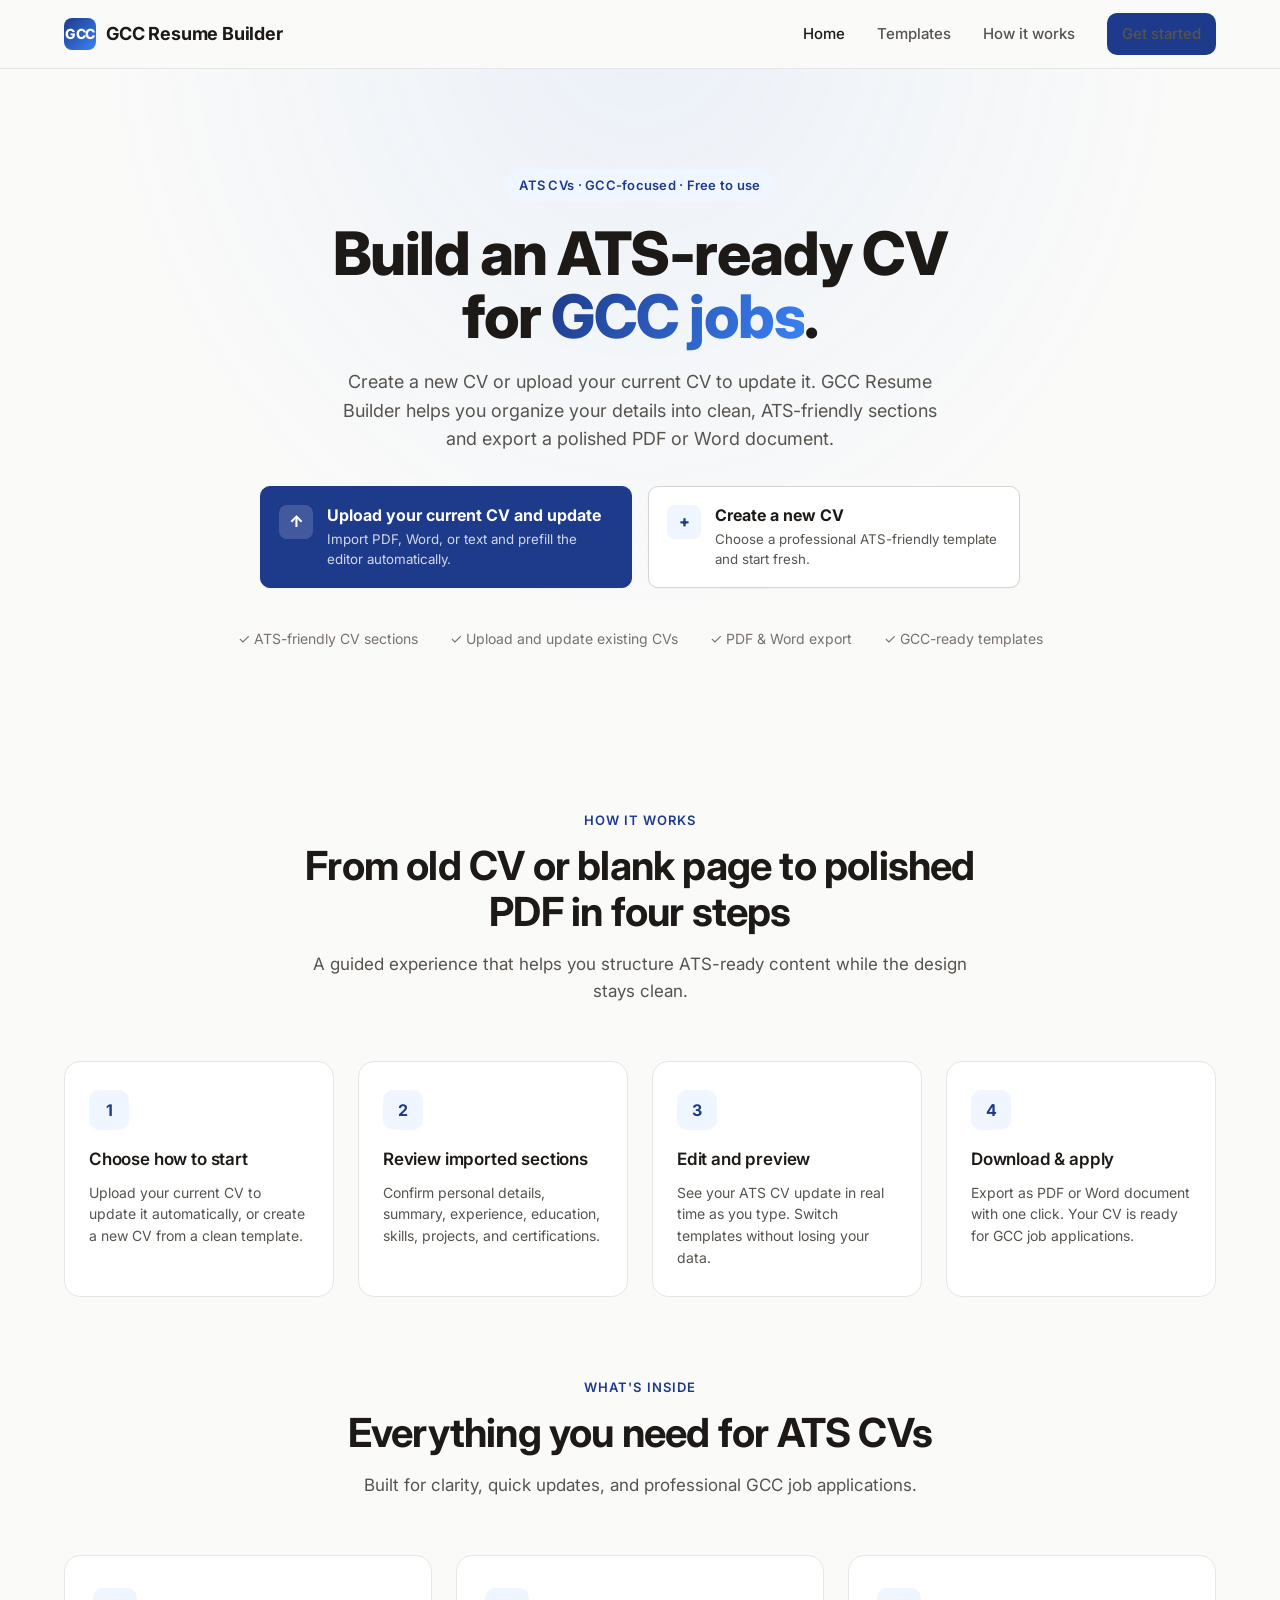
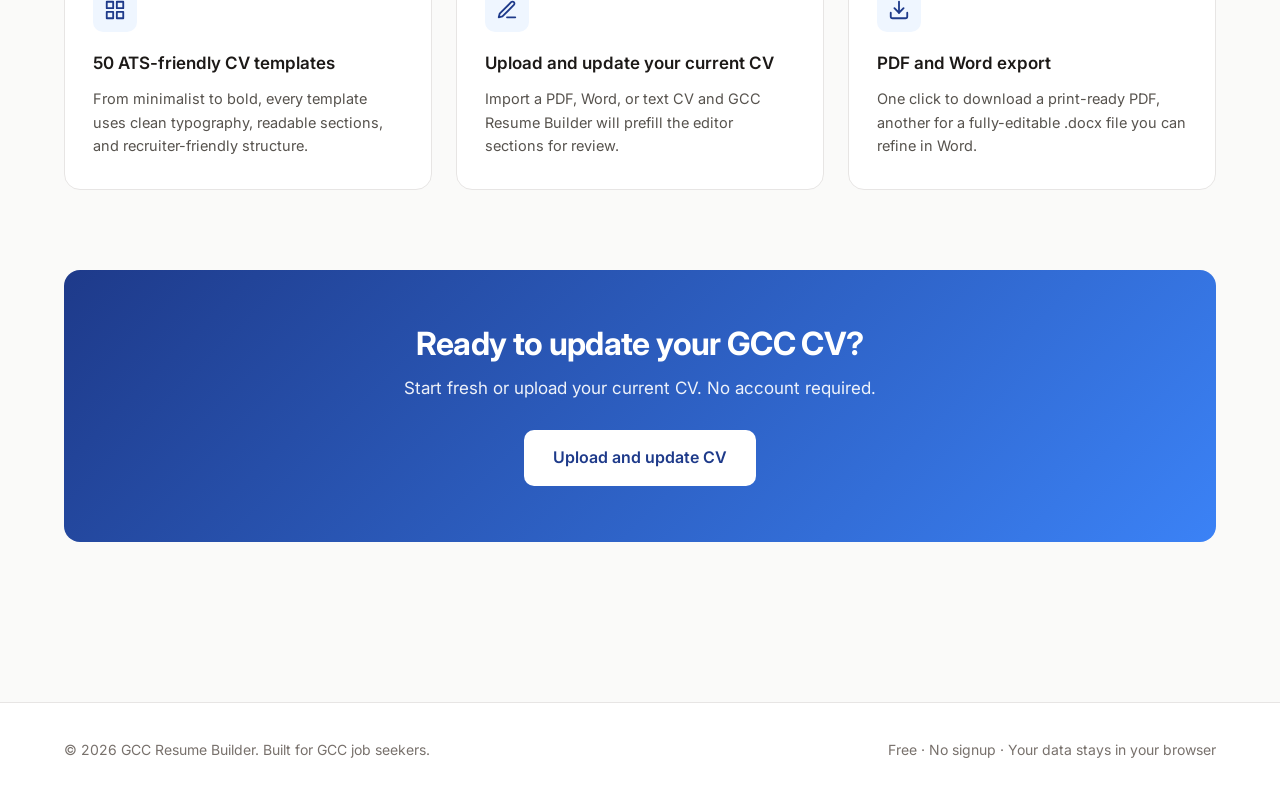
==== index.html @ d8b65fe1 "Initial GCC Resume Builder website" ====
<!DOCTYPE html>
<html lang="en">
<head>
<meta charset="UTF-8" />
<meta name="viewport" content="width=device-width, initial-scale=1.0" />
<title>GCC Resume Builder — Build ATS-ready GCC CVs in minutes</title>
<meta name="description" content="Create ATS-friendly CVs for GCC jobs. Upload an existing CV to update it, start fresh, choose from 50 templates, and export PDF or Word." />
<link rel="preconnect" href="https://fonts.googleapis.com" />
<link rel="preconnect" href="https://fonts.gstatic.com" crossorigin />
<link href="https://fonts.googleapis.com/css2?family=Inter:wght@300;400;500;600;700;800;900&family=Source+Serif+Pro:wght@400;600;700&display=swap" rel="stylesheet" />
<link rel="stylesheet" href="css/style.css" />
</head>
<body>

<!-- Navbar -->
<nav class="navbar">
  <div class="container navbar-inner">
    <a href="index.html" class="brand">
      <span class="brand-mark">GCC</span>
      <span>GCC Resume Builder</span>
    </a>
    <div class="nav-links">
      <a href="index.html" class="active">Home</a>
      <a href="templates.html">Templates</a>
      <a href="#how-it-works">How it works</a>
      <a href="templates.html" class="btn btn-primary btn-sm">Get started</a>
    </div>
  </div>
</nav>

<!-- Hero -->
<section class="hero">
  <div class="container-narrow">
    <span class="hero-eyebrow">ATS CVs · GCC-focused · Free to use</span>
    <h1>Build an ATS-ready CV<br/>for <span class="highlight">GCC jobs</span>.</h1>
    <p class="lede">
      Create a new CV or upload your current CV to update it. GCC Resume Builder helps you organize your details into clean, ATS-friendly sections and export a polished PDF or Word document.
    </p>
    <div class="hero-choices" aria-label="Choose how to start">
      <a href="editor.html?action=upload" class="start-card start-card-primary">
        <span class="start-card-icon">↑</span>
        <span>
          <strong>Upload your current CV and update</strong>
          <small>Import PDF, Word, or text and prefill the editor automatically.</small>
        </span>
      </a>
      <a href="templates.html" class="start-card">
        <span class="start-card-icon">+</span>
        <span>
          <strong>Create a new CV</strong>
          <small>Choose a professional ATS-friendly template and start fresh.</small>
        </span>
      </a>
    </div>
    <div class="hero-trust">
      <span>✓ ATS-friendly CV sections</span>
      <span>✓ Upload and update existing CVs</span>
      <span>✓ PDF &amp; Word export</span>
      <span>✓ GCC-ready templates</span>
    </div>
  </div>
</section>

<!-- How it works -->
<section id="how-it-works" class="section">
  <div class="container">
    <div class="section-header">
      <div class="section-eyebrow">How it works</div>
      <h2>From old CV or blank page to polished PDF in four steps</h2>
      <p class="section-sub">A guided experience that helps you structure ATS-ready content while the design stays clean.</p>
    </div>
    <div class="steps">
      <div class="step-card">
        <div class="step-num">1</div>
        <h3>Choose how to start</h3>
        <p>Upload your current CV to update it automatically, or create a new CV from a clean template.</p>
      </div>
      <div class="step-card">
        <div class="step-num">2</div>
        <h3>Review imported sections</h3>
        <p>Confirm personal details, summary, experience, education, skills, projects, and certifications.</p>
      </div>
      <div class="step-card">
        <div class="step-num">3</div>
        <h3>Edit and preview</h3>
        <p>See your ATS CV update in real time as you type. Switch templates without losing your data.</p>
      </div>
      <div class="step-card">
        <div class="step-num">4</div>
        <h3>Download &amp; apply</h3>
        <p>Export as PDF or Word document with one click. Your CV is ready for GCC job applications.</p>
      </div>
    </div>
  </div>
</section>

<!-- Features -->
<section class="section" style="padding-top: 0;">
  <div class="container">
    <div class="section-header">
      <div class="section-eyebrow">What's inside</div>
      <h2>Everything you need for ATS CVs</h2>
      <p class="section-sub">Built for clarity, quick updates, and professional GCC job applications.</p>
    </div>
    <div class="features">
      <div class="feature-card">
        <div class="feature-icon">
          <svg width="22" height="22" viewBox="0 0 24 24" fill="none" stroke="currentColor" stroke-width="2" stroke-linecap="round" stroke-linejoin="round"><rect x="3" y="3" width="7" height="7"/><rect x="14" y="3" width="7" height="7"/><rect x="3" y="14" width="7" height="7"/><rect x="14" y="14" width="7" height="7"/></svg>
        </div>
        <h3>50 ATS-friendly CV templates</h3>
        <p>From minimalist to bold, every template uses clean typography, readable sections, and recruiter-friendly structure.</p>
      </div>
      <div class="feature-card">
        <div class="feature-icon">
          <svg width="22" height="22" viewBox="0 0 24 24" fill="none" stroke="currentColor" stroke-width="2" stroke-linecap="round" stroke-linejoin="round"><path d="M12 20h9"/><path d="M16.5 3.5a2.121 2.121 0 113 3L7 19l-4 1 1-4 12.5-12.5z"/></svg>
        </div>
        <h3>Upload and update your current CV</h3>
        <p>Import a PDF, Word, or text CV and GCC Resume Builder will prefill the editor sections for review.</p>
      </div>
      <div class="feature-card">
        <div class="feature-icon">
          <svg width="22" height="22" viewBox="0 0 24 24" fill="none" stroke="currentColor" stroke-width="2" stroke-linecap="round" stroke-linejoin="round"><path d="M21 15v4a2 2 0 01-2 2H5a2 2 0 01-2-2v-4"/><polyline points="7 10 12 15 17 10"/><line x1="12" y1="15" x2="12" y2="3"/></svg>
        </div>
        <h3>PDF and Word export</h3>
        <p>One click to download a print-ready PDF, another for a fully-editable .docx file you can refine in Word.</p>
      </div>
    </div>
  </div>
</section>

<!-- CTA -->
<section class="section" style="padding-top: 0;">
  <div class="container">
    <div class="cta-banner">
      <h2>Ready to update your GCC CV?</h2>
      <p>Start fresh or upload your current CV. No account required.</p>
      <a href="editor.html?action=upload" class="btn btn-lg">Upload and update CV</a>
    </div>
  </div>
</section>

<!-- Footer -->
<footer class="footer">
  <div class="container footer-inner">
    <div>© 2026 GCC Resume Builder. Built for GCC job seekers.</div>
    <div>Free · No signup · Your data stays in your browser</div>
  </div>
</footer>

</body>
</html>
---- css/style.css ----
/* ===========================================
   Resume Builder — Shared Stylesheet
   =========================================== */

:root {
  --color-bg: #fafaf9;
  --color-surface: #ffffff;
  --color-surface-2: #f5f5f4;
  --color-border: #e7e5e4;
  --color-border-strong: #d6d3d1;
  --color-text: #1c1917;
  --color-text-muted: #57534e;
  --color-text-soft: #78716c;
  --color-accent: #1e3a8a;
  --color-accent-hover: #1e40af;
  --color-accent-soft: #eff6ff;
  --shadow-sm: 0 1px 2px rgba(28, 25, 23, 0.04);
  --shadow-md: 0 4px 12px rgba(28, 25, 23, 0.06);
  --shadow-lg: 0 12px 28px rgba(28, 25, 23, 0.08);
  --radius-sm: 6px;
  --radius-md: 10px;
  --radius-lg: 16px;
  --font-sans: 'Inter', -apple-system, BlinkMacSystemFont, 'Segoe UI', Roboto, sans-serif;
  --font-serif: 'Source Serif Pro', 'Georgia', serif;
}

* {
  box-sizing: border-box;
  margin: 0;
  padding: 0;
}

html {
  scroll-behavior: smooth;
}

body {
  font-family: var(--font-sans);
  background: var(--color-bg);
  color: var(--color-text);
  line-height: 1.6;
  -webkit-font-smoothing: antialiased;
  -moz-osx-font-smoothing: grayscale;
}

a {
  color: var(--color-accent);
  text-decoration: none;
}

a:hover {
  color: var(--color-accent-hover);
}

img {
  max-width: 100%;
  display: block;
}

button {
  font-family: inherit;
  cursor: pointer;
  border: none;
  background: none;
}

/* ============ Layout ============ */

.container {
  max-width: 1200px;
  margin: 0 auto;
  padding: 0 24px;
}

.container-narrow {
  max-width: 880px;
  margin: 0 auto;
  padding: 0 24px;
}

/* ============ Navbar ============ */

.navbar {
  position: sticky;
  top: 0;
  z-index: 50;
  background: rgba(250, 250, 249, 0.85);
  backdrop-filter: saturate(180%) blur(12px);
  -webkit-backdrop-filter: saturate(180%) blur(12px);
  border-bottom: 1px solid var(--color-border);
}

.navbar-inner {
  display: flex;
  align-items: center;
  justify-content: space-between;
  height: 68px;
}

.brand {
  display: flex;
  align-items: center;
  gap: 10px;
  font-weight: 700;
  font-size: 18px;
  color: var(--color-text);
  letter-spacing: -0.01em;
}

.brand:hover {
  color: var(--color-text);
}

.brand-mark {
  width: 32px;
  height: 32px;
  border-radius: 8px;
  background: linear-gradient(135deg, var(--color-accent) 0%, #3b82f6 100%);
  display: grid;
  place-items: center;
  color: white;
  font-weight: 800;
  font-size: 14px;
  letter-spacing: -0.02em;
}

.nav-links {
  display: flex;
  align-items: center;
  gap: 32px;
}

.nav-links a {
  color: var(--color-text-muted);
  font-size: 15px;
  font-weight: 500;
  transition: color 0.15s ease;
}

.nav-links a:hover,
.nav-links a.active {
  color: var(--color-text);
}

/* ============ Buttons ============ */

.btn {
  display: inline-flex;
  align-items: center;
  justify-content: center;
  gap: 8px;
  padding: 12px 22px;
  font-size: 15px;
  font-weight: 600;
  border-radius: var(--radius-md);
  transition: all 0.15s ease;
  white-space: nowrap;
  border: 1px solid transparent;
  font-family: inherit;
}

.btn-primary {
  background: var(--color-accent);
  color: white;
}

.btn-primary:hover {
  background: var(--color-accent-hover);
  color: white;
  transform: translateY(-1px);
  box-shadow: var(--shadow-md);
}

.btn-secondary {
  background: var(--color-surface);
  color: var(--color-text);
  border-color: var(--color-border-strong);
}

.btn-secondary:hover {
  background: var(--color-surface-2);
  color: var(--color-text);
}

.btn-ghost {
  background: transparent;
  color: var(--color-text-muted);
}

.btn-ghost:hover {
  background: var(--color-surface-2);
  color: var(--color-text);
}

.btn-sm {
  padding: 8px 14px;
  font-size: 13px;
}

.btn-lg {
  padding: 14px 28px;
  font-size: 16px;
}

.btn-block {
  width: 100%;
}

/* ============ Hero ============ */

.hero {
  padding: 100px 0 80px;
  text-align: center;
  background:
    radial-gradient(ellipse at 50% -10%, rgba(59, 130, 246, 0.08), transparent 60%),
    var(--color-bg);
}

.hero-eyebrow {
  display: inline-block;
  font-size: 13px;
  font-weight: 600;
  color: var(--color-accent);
  background: var(--color-accent-soft);
  padding: 6px 14px;
  border-radius: 999px;
  margin-bottom: 20px;
  letter-spacing: 0.02em;
}

.hero h1 {
  font-size: clamp(36px, 5vw, 60px);
  font-weight: 800;
  letter-spacing: -0.025em;
  line-height: 1.05;
  margin-bottom: 20px;
  color: var(--color-text);
}

.hero h1 .highlight {
  background: linear-gradient(120deg, var(--color-accent) 0%, #3b82f6 100%);
  -webkit-background-clip: text;
  -webkit-text-fill-color: transparent;
  background-clip: text;
}

.hero p.lede {
  font-size: 18px;
  color: var(--color-text-muted);
  max-width: 620px;
  margin: 0 auto 32px;
}

.hero-cta {
  display: flex;
  gap: 12px;
  justify-content: center;
  flex-wrap: wrap;
}

.hero-choices {
  display: grid;
  grid-template-columns: repeat(2, minmax(0, 1fr));
  gap: 16px;
  max-width: 760px;
  margin: 0 auto;
  text-align: left;
}

.start-card {
  display: flex;
  gap: 14px;
  align-items: flex-start;
  background: var(--color-surface);
  border: 1px solid var(--color-border-strong);
  border-radius: var(--radius-md);
  padding: 18px;
  color: var(--color-text);
  box-shadow: var(--shadow-sm);
  transition: all 0.15s ease;
}

.start-card:hover {
  color: var(--color-text);
  transform: translateY(-2px);
  box-shadow: var(--shadow-md);
  border-color: var(--color-accent);
}

.start-card-primary {
  background: var(--color-accent);
  border-color: var(--color-accent);
  color: white;
}

.start-card-primary:hover {
  color: white;
  background: var(--color-accent-hover);
}

.start-card-icon {
  width: 34px;
  height: 34px;
  border-radius: 8px;
  display: grid;
  place-items: center;
  flex: 0 0 auto;
  background: var(--color-accent-soft);
  color: var(--color-accent);
  font-weight: 800;
}

.start-card-primary .start-card-icon {
  background: rgba(255,255,255,0.16);
  color: white;
}

.start-card strong,
.start-card small {
  display: block;
}

.start-card strong {
  font-size: 16px;
  line-height: 1.25;
  margin-bottom: 5px;
}

.start-card small {
  color: var(--color-text-muted);
  line-height: 1.45;
}

.start-card-primary small {
  color: rgba(255,255,255,0.8);
}

.hero-choices {
  display: grid;
  grid-template-columns: repeat(2, minmax(0, 1fr));
  gap: 16px;
  max-width: 760px;
  margin: 0 auto;
  text-align: left;
}

.start-card {
  display: flex;
  gap: 14px;
  align-items: flex-start;
  background: var(--color-surface);
  border: 1px solid var(--color-border-strong);
  border-radius: var(--radius-md);
  padding: 18px;
  color: var(--color-text);
  box-shadow: var(--shadow-sm);
  transition: all 0.15s ease;
}

.start-card:hover {
  color: var(--color-text);
  transform: translateY(-2px);
  box-shadow: var(--shadow-md);
  border-color: var(--color-accent);
}

.start-card-primary {
  background: var(--color-accent);
  border-color: var(--color-accent);
  color: white;
}

.start-card-primary:hover {
  color: white;
  background: var(--color-accent-hover);
}

.start-card-icon {
  width: 34px;
  height: 34px;
  border-radius: 8px;
  display: grid;
  place-items: center;
  flex: 0 0 auto;
  background: var(--color-accent-soft);
  color: var(--color-accent);
  font-weight: 800;
}

.start-card-primary .start-card-icon {
  background: rgba(255,255,255,0.16);
  color: white;
}

.start-card strong,
.start-card small {
  display: block;
}

.start-card strong {
  font-size: 16px;
  line-height: 1.25;
  margin-bottom: 5px;
}

.start-card small {
  color: var(--color-text-muted);
  line-height: 1.45;
}

.start-card-primary small {
  color: rgba(255,255,255,0.8);
}

.hero-trust {
  margin-top: 40px;
  display: flex;
  justify-content: center;
  gap: 32px;
  flex-wrap: wrap;
  color: var(--color-text-soft);
  font-size: 14px;
}

.hero-trust span {
  display: inline-flex;
  align-items: center;
  gap: 6px;
}

/* ============ Section ============ */

.section {
  padding: 80px 0;
}

.section-header {
  text-align: center;
  max-width: 680px;
  margin: 0 auto 56px;
}

.section-eyebrow {
  font-size: 13px;
  font-weight: 600;
  text-transform: uppercase;
  letter-spacing: 0.08em;
  color: var(--color-accent);
  margin-bottom: 12px;
}

.section h2 {
  font-size: clamp(28px, 3.5vw, 40px);
  font-weight: 700;
  letter-spacing: -0.02em;
  line-height: 1.15;
  margin-bottom: 16px;
}

.section .section-sub {
  font-size: 17px;
  color: var(--color-text-muted);
}

/* ============ Steps ============ */

.steps {
  display: grid;
  grid-template-columns: repeat(4, 1fr);
  gap: 24px;
}

.step-card {
  background: var(--color-surface);
  border: 1px solid var(--color-border);
  border-radius: var(--radius-lg);
  padding: 28px 24px;
  transition: all 0.2s ease;
  position: relative;
}

.step-card:hover {
  border-color: var(--color-border-strong);
  transform: translateY(-2px);
  box-shadow: var(--shadow-md);
}

.step-num {
  width: 40px;
  height: 40px;
  border-radius: 10px;
  background: var(--color-accent-soft);
  color: var(--color-accent);
  font-weight: 700;
  font-size: 16px;
  display: grid;
  place-items: center;
  margin-bottom: 16px;
}

.step-card h3 {
  font-size: 17px;
  font-weight: 600;
  margin-bottom: 8px;
  letter-spacing: -0.01em;
}

.step-card p {
  font-size: 14px;
  color: var(--color-text-muted);
  line-height: 1.55;
}

/* ============ Features ============ */

.features {
  display: grid;
  grid-template-columns: repeat(3, 1fr);
  gap: 24px;
}

.feature-card {
  padding: 32px 28px;
  background: var(--color-surface);
  border: 1px solid var(--color-border);
  border-radius: var(--radius-lg);
}

.feature-icon {
  width: 44px;
  height: 44px;
  border-radius: 10px;
  background: var(--color-accent-soft);
  color: var(--color-accent);
  display: grid;
  place-items: center;
  margin-bottom: 18px;
}

.feature-card h3 {
  font-size: 17px;
  font-weight: 600;
  margin-bottom: 10px;
}

.feature-card p {
  font-size: 14.5px;
  color: var(--color-text-muted);
  line-height: 1.6;
}

/* ============ CTA banner ============ */

.cta-banner {
  background: linear-gradient(135deg, #1e3a8a 0%, #3b82f6 100%);
  border-radius: var(--radius-lg);
  padding: 56px 48px;
  text-align: center;
  color: white;
}

.cta-banner h2 {
  font-size: clamp(24px, 3vw, 32px);
  margin-bottom: 12px;
  letter-spacing: -0.02em;
}

.cta-banner p {
  font-size: 17px;
  opacity: 0.92;
  margin-bottom: 28px;
}

.cta-banner .btn {
  background: white;
  color: var(--color-accent);
}

.cta-banner .btn:hover {
  background: var(--color-bg);
  transform: translateY(-1px);
}

/* ============ Footer ============ */

.footer {
  border-top: 1px solid var(--color-border);
  padding: 36px 0;
  background: var(--color-surface);
  margin-top: 80px;
}

.footer-inner {
  display: flex;
  justify-content: space-between;
  align-items: center;
  flex-wrap: wrap;
  gap: 16px;
  font-size: 14px;
  color: var(--color-text-soft);
}

/* ============ Templates Page ============ */

.templates-header {
  padding: 64px 0 32px;
  text-align: center;
}

.templates-header h1 {
  font-size: clamp(32px, 4vw, 44px);
  font-weight: 700;
  letter-spacing: -0.02em;
  margin-bottom: 12px;
}

.templates-header p {
  color: var(--color-text-muted);
  font-size: 17px;
  max-width: 560px;
  margin: 0 auto;
}

.template-filters {
  display: flex;
  gap: 10px;
  justify-content: center;
  margin: 32px 0 8px;
  flex-wrap: wrap;
}

.filter-chip {
  padding: 8px 16px;
  font-size: 13.5px;
  font-weight: 500;
  border: 1px solid var(--color-border-strong);
  border-radius: 999px;
  background: var(--color-surface);
  color: var(--color-text-muted);
  transition: all 0.15s ease;
}

.filter-chip:hover {
  border-color: var(--color-text-muted);
  color: var(--color-text);
}

.filter-chip.active {
  background: var(--color-text);
  border-color: var(--color-text);
  color: white;
}

.templates-grid {
  display: grid;
  grid-template-columns: repeat(auto-fill, minmax(280px, 1fr));
  gap: 28px;
  padding-bottom: 80px;
}

.template-card {
  background: var(--color-surface);
  border: 1px solid var(--color-border);
  border-radius: var(--radius-lg);
  overflow: hidden;
  transition: all 0.2s ease;
  display: flex;
  flex-direction: column;
}

.template-card:hover {
  transform: translateY(-3px);
  box-shadow: var(--shadow-lg);
  border-color: var(--color-border-strong);
}

.template-preview {
  aspect-ratio: 8.5 / 11;
  background: var(--color-surface-2);
  position: relative;
  overflow: hidden;
  border-bottom: 1px solid var(--color-border);
}

.template-preview-inner {
  position: absolute;
  inset: 0;
  transform-origin: top left;
}

.template-card-body {
  padding: 16px 18px 18px;
  display: flex;
  flex-direction: column;
  gap: 10px;
}

.template-name {
  font-size: 15px;
  font-weight: 600;
  color: var(--color-text);
}

.template-meta {
  font-size: 12.5px;
  color: var(--color-text-soft);
  text-transform: uppercase;
  letter-spacing: 0.04em;
}

.template-actions {
  margin-top: 6px;
}

/* ============ Editor Page ============ */

.editor-page {
  background: var(--color-surface-2);
  min-height: 100vh;
}

.editor-toolbar {
  position: sticky;
  top: 0;
  z-index: 40;
  background: white;
  border-bottom: 1px solid var(--color-border);
  padding: 12px 24px;
  display: flex;
  align-items: center;
  justify-content: space-between;
  gap: 16px;
}

.editor-toolbar-left {
  display: flex;
  align-items: center;
  gap: 16px;
}

.editor-toolbar-right {
  display: flex;
  gap: 10px;
}

.template-switcher {
  padding: 8px 12px;
  border: 1px solid var(--color-border);
  border-radius: var(--radius-sm);
  font-size: 14px;
  background: white;
  color: var(--color-text);
  font-family: inherit;
  cursor: pointer;
}

.editor-layout {
  display: grid;
  grid-template-columns: minmax(360px, 480px) 1fr;
  gap: 0;
  height: calc(100vh - 68px - 65px);
}

.editor-form {
  background: white;
  overflow-y: auto;
  padding: 28px 28px 80px;
  border-right: 1px solid var(--color-border);
}

.editor-preview {
  overflow-y: auto;
  padding: 32px;
  display: flex;
  justify-content: center;
  align-items: flex-start;
  background: var(--color-surface-2);
}

.editor-preview-frame {
  background: white;
  width: 100%;
  max-width: 850px;
  box-shadow: var(--shadow-lg);
  border-radius: 4px;
  overflow: hidden;
  aspect-ratio: 8.5 / 11;
  position: relative;
}

#resume-render {
  width: 100%;
  min-height: 100%;
}

.import-section {
  background: var(--color-accent-soft);
  border: 1px solid #bfdbfe;
  border-radius: var(--radius-md);
  padding: 18px;
}

.start-options {
  display: grid;
  gap: 10px;
  margin-bottom: 14px;
}

.start-option {
  text-align: left;
  background: white;
  border: 1px solid var(--color-border-strong);
  border-radius: var(--radius-sm);
  padding: 13px 14px;
  color: var(--color-text);
}

.start-option.active {
  border-color: var(--color-accent);
  box-shadow: 0 0 0 3px rgba(30, 58, 138, 0.1);
}

.start-option strong,
.start-option span {
  display: block;
}

.start-option strong {
  font-size: 14px;
  margin-bottom: 3px;
}

.start-option span {
  font-size: 12.5px;
  color: var(--color-text-muted);
  line-height: 1.45;
}

.upload-panel {
  display: block;
}

.upload-panel.is-hidden {
  display: none;
}

.upload-drop {
  display: grid;
  place-items: center;
  gap: 6px;
  text-align: center;
  border: 1px dashed var(--color-accent);
  border-radius: var(--radius-md);
  background: white;
  padding: 20px;
  cursor: pointer;
}

.upload-drop input {
  display: none;
}

.upload-icon {
  width: 36px;
  height: 36px;
  border-radius: 9px;
  display: grid;
  place-items: center;
  background: var(--color-accent);
  color: white;
  font-weight: 800;
}

.upload-drop small,
.import-status {
  color: var(--color-text-muted);
  font-size: 12.5px;
  line-height: 1.45;
}

.import-status {
  margin-top: 10px;
}

.import-section {
  background: var(--color-accent-soft);
  border: 1px solid #bfdbfe;
  border-radius: var(--radius-md);
  padding: 18px;
}

.start-options {
  display: grid;
  gap: 10px;
  margin-bottom: 14px;
}

.start-option {
  text-align: left;
  background: white;
  border: 1px solid var(--color-border-strong);
  border-radius: var(--radius-sm);
  padding: 13px 14px;
  color: var(--color-text);
}

.start-option.active {
  border-color: var(--color-accent);
  box-shadow: 0 0 0 3px rgba(30, 58, 138, 0.1);
}

.start-option strong,
.start-option span {
  display: block;
}

.start-option strong {
  font-size: 14px;
  margin-bottom: 3px;
}

.start-option span {
  font-size: 12.5px;
  color: var(--color-text-muted);
  line-height: 1.45;
}

.upload-panel {
  display: block;
}

.upload-panel.is-hidden {
  display: none;
}

.upload-drop {
  display: grid;
  place-items: center;
  gap: 6px;
  text-align: center;
  border: 1px dashed var(--color-accent);
  border-radius: var(--radius-md);
  background: white;
  padding: 20px;
  cursor: pointer;
}

.upload-drop input {
  display: none;
}

.upload-icon {
  width: 36px;
  height: 36px;
  border-radius: 9px;
  display: grid;
  place-items: center;
  background: var(--color-accent);
  color: white;
  font-weight: 800;
}

.upload-drop small,
.import-status {
  color: var(--color-text-muted);
  font-size: 12.5px;
  line-height: 1.45;
}

.import-status {
  margin-top: 10px;
}

/* ============ Form Sections ============ */

.form-section {
  margin-bottom: 28px;
  padding-bottom: 24px;
  border-bottom: 1px solid var(--color-border);
}

.form-section:last-child {
  border-bottom: none;
}

.form-section-header {
  display: flex;
  align-items: center;
  justify-content: space-between;
  margin-bottom: 16px;
}

.form-section-title {
  font-size: 15px;
  font-weight: 600;
  color: var(--color-text);
  display: flex;
  align-items: center;
  gap: 10px;
}

.form-section-title .num {
  width: 24px;
  height: 24px;
  border-radius: 6px;
  background: var(--color-accent-soft);
  color: var(--color-accent);
  display: grid;
  place-items: center;
  font-size: 12px;
  font-weight: 700;
}

.form-grid {
  display: grid;
  grid-template-columns: 1fr 1fr;
  gap: 12px;
}

.form-grid-full {
  grid-column: 1 / -1;
}

.form-field {
  display: flex;
  flex-direction: column;
  gap: 6px;
}

.form-field label {
  font-size: 12.5px;
  font-weight: 500;
  color: var(--color-text-muted);
}

.form-field input,
.form-field textarea,
.form-field select {
  padding: 10px 12px;
  border: 1px solid var(--color-border-strong);
  border-radius: var(--radius-sm);
  font-size: 14px;
  font-family: inherit;
  color: var(--color-text);
  background: white;
  transition: border-color 0.15s ease, box-shadow 0.15s ease;
  width: 100%;
}

.form-field input:focus,
.form-field textarea:focus,
.form-field select:focus {
  outline: none;
  border-color: var(--color-accent);
  box-shadow: 0 0 0 3px var(--color-accent-soft);
}

.form-field textarea {
  resize: vertical;
  min-height: 80px;
  line-height: 1.5;
}

.repeat-item {
  background: var(--color-surface-2);
  border: 1px solid var(--color-border);
  border-radius: var(--radius-md);
  padding: 16px;
  margin-bottom: 12px;
  position: relative;
}

.repeat-item-remove {
  position: absolute;
  top: 12px;
  right: 12px;
  background: none;
  border: none;
  color: var(--color-text-soft);
  font-size: 16px;
  width: 24px;
  height: 24px;
  border-radius: 4px;
  display: grid;
  place-items: center;
}

.repeat-item-remove:hover {
  background: rgba(220, 38, 38, 0.1);
  color: #dc2626;
}

.btn-add {
  width: 100%;
  padding: 10px;
  border: 1px dashed var(--color-border-strong);
  border-radius: var(--radius-sm);
  background: transparent;
  color: var(--color-text-muted);
  font-size: 13.5px;
  font-weight: 500;
  font-family: inherit;
  display: flex;
  align-items: center;
  justify-content: center;
  gap: 6px;
  transition: all 0.15s ease;
}

.btn-add:hover {
  border-color: var(--color-accent);
  color: var(--color-accent);
  background: var(--color-accent-soft);
}

/* ============ Resume Render Styles (used by templates.js) ============ */

.resume-doc {
  font-size: 11pt;
  line-height: 1.45;
  color: #222;
  padding: 36pt 40pt;
  font-family: var(--resume-font, 'Inter', sans-serif);
  width: 100%;
  min-height: 100%;
}

.resume-doc * { box-sizing: border-box; }

.resume-doc h1, .resume-doc h2, .resume-doc h3 { line-height: 1.2; }

/* ============ Toast ============ */

.toast {
  position: fixed;
  bottom: 24px;
  right: 24px;
  background: var(--color-text);
  color: white;
  padding: 12px 18px;
  border-radius: var(--radius-md);
  font-size: 14px;
  z-index: 100;
  box-shadow: var(--shadow-lg);
  opacity: 0;
  transform: translateY(8px);
  transition: opacity 0.2s ease, transform 0.2s ease;
  pointer-events: none;
}

.toast.show {
  opacity: 1;
  transform: translateY(0);
}

/* ============ Responsive ============ */

@media (max-width: 980px) {
  .steps { grid-template-columns: repeat(2, 1fr); }
  .features { grid-template-columns: 1fr; }
  .editor-layout { grid-template-columns: 1fr; height: auto; }
  .editor-form { border-right: none; border-bottom: 1px solid var(--color-border); max-height: none; }
  .editor-preview { padding: 16px; }
}

@media (max-width: 640px) {
  .nav-links { gap: 16px; }
  .nav-links a:not(.btn) { display: none; }
  .steps { grid-template-columns: 1fr; }
  .hero { padding: 60px 0 40px; }
  .hero-choices { grid-template-columns: 1fr; }
  .hero-choices { grid-template-columns: 1fr; }
  .section { padding: 56px 0; }
  .cta-banner { padding: 36px 24px; }
  .editor-toolbar { flex-wrap: wrap; }
  .editor-form { padding: 20px; }
  .form-grid { grid-template-columns: 1fr; }
}
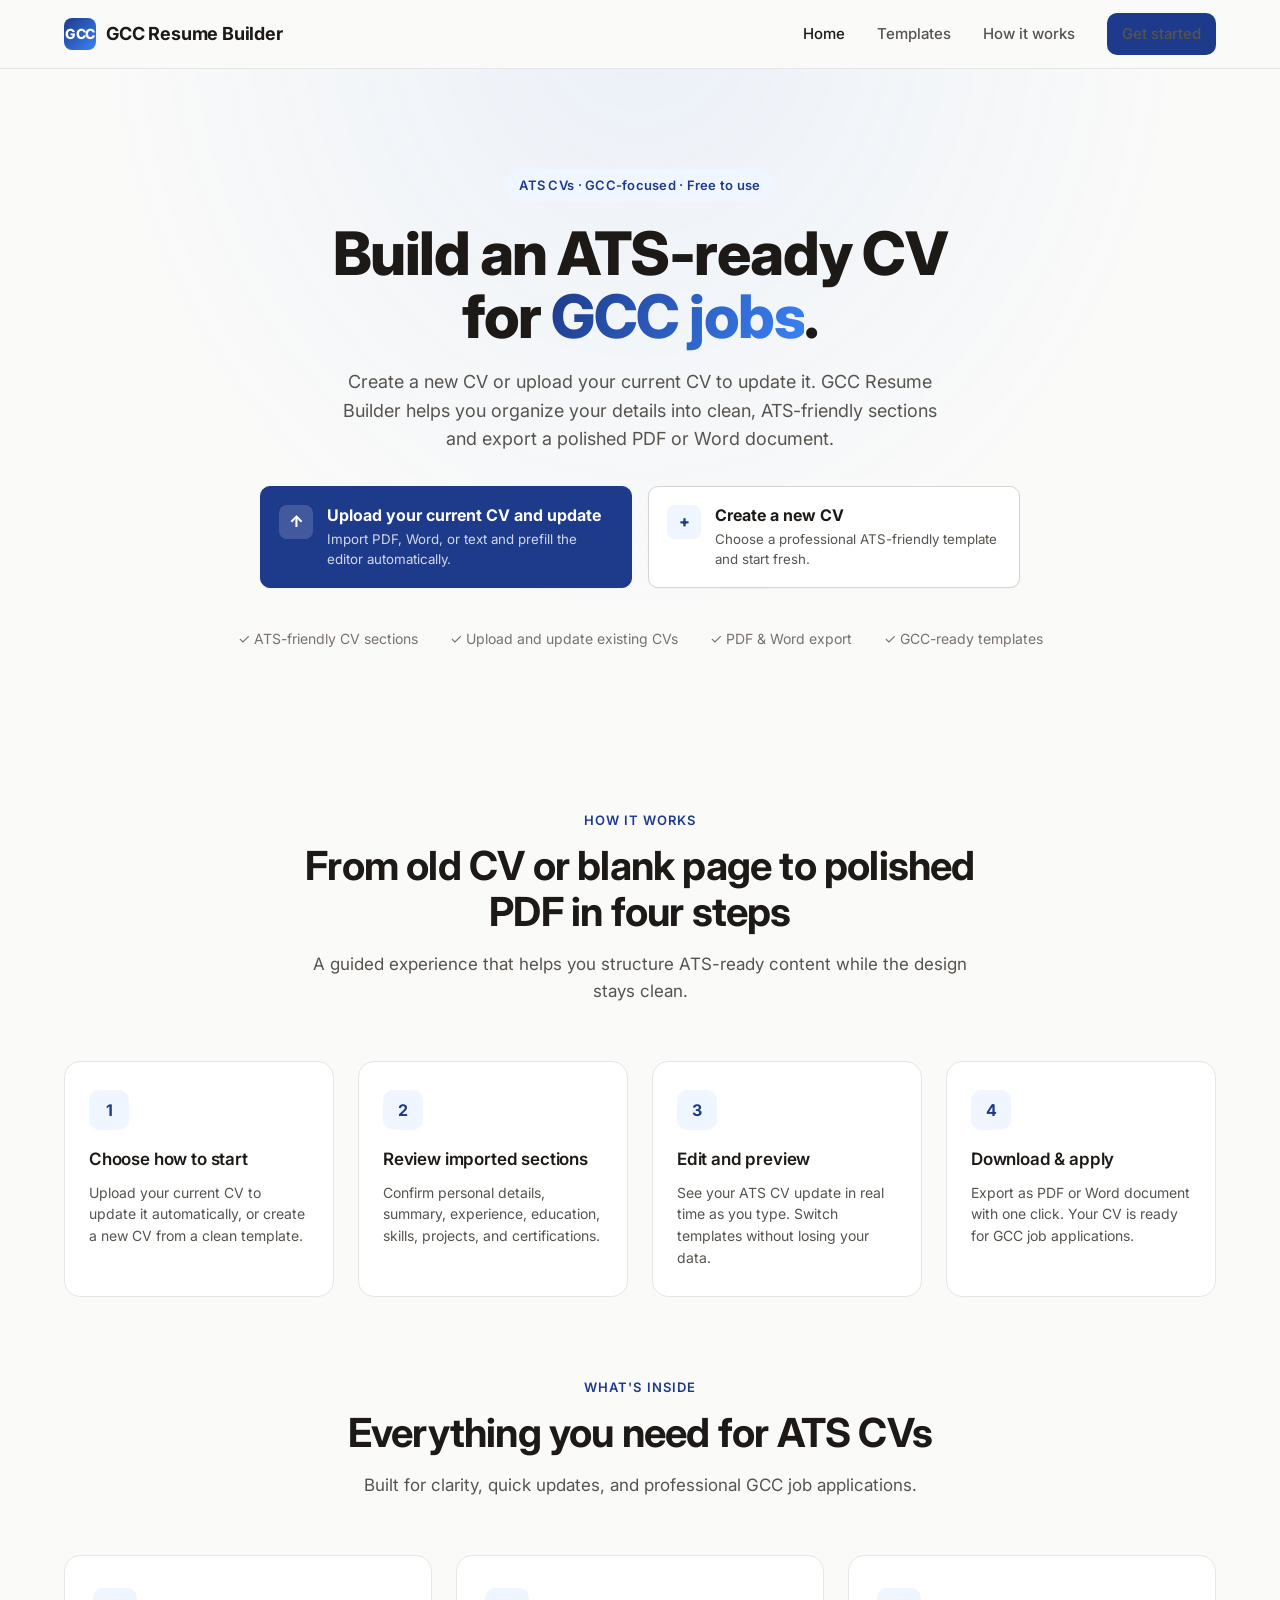
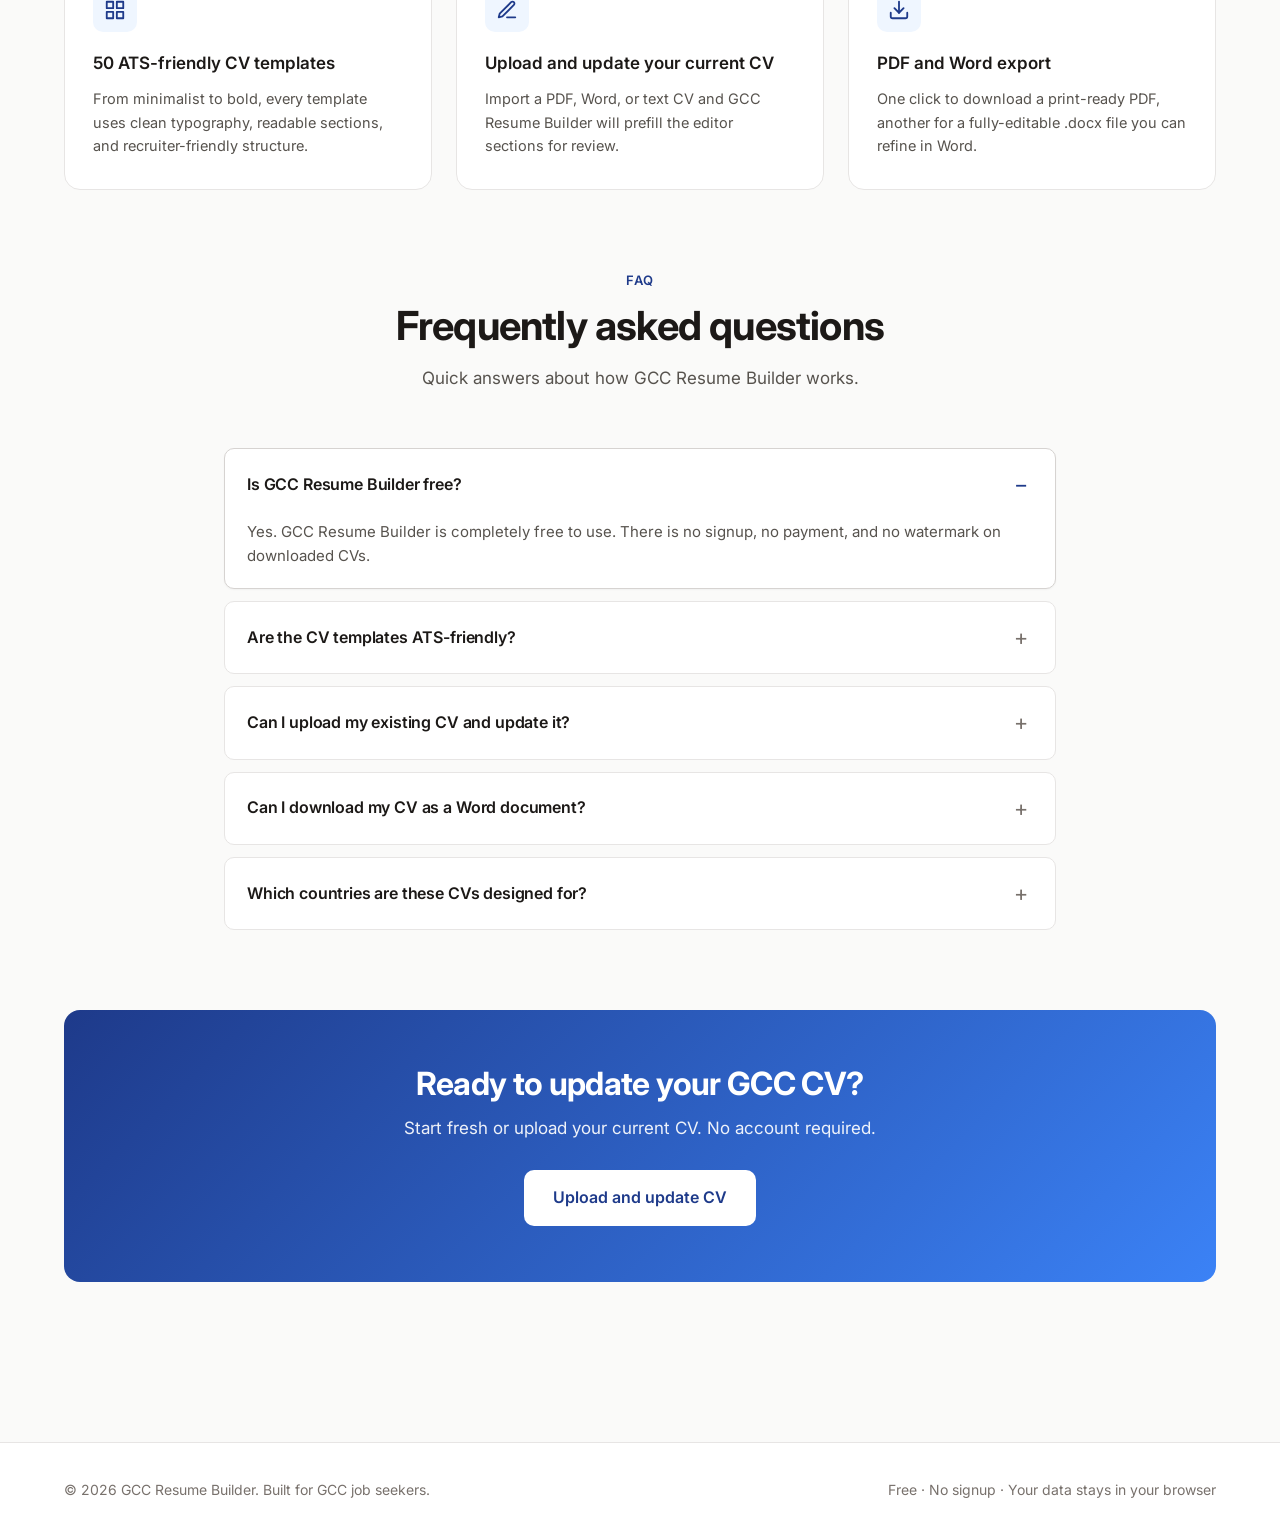
==== commit e7b91706: "Add SEO meta tags, JSON-LD, robots/sitemap, favicon, FAQ" ====
--- a/index.html
+++ b/index.html
@@ -3,14 +3,167 @@
 <head>
 <meta charset="UTF-8" />
 <meta name="viewport" content="width=device-width, initial-scale=1.0" />
-<title>GCC Resume Builder — Build ATS-ready GCC CVs in minutes</title>
-<meta name="description" content="Create ATS-friendly CVs for GCC jobs. Upload an existing CV to update it, start fresh, choose from 50 templates, and export PDF or Word." />
+
+<!-- Primary Meta Tags -->
+<title>GCC Resume Builder — Free ATS CV Maker for Gulf Jobs (Saudi, UAE, Qatar)</title>
+<meta name="title" content="GCC Resume Builder — Free ATS CV Maker for Gulf Jobs" />
+<meta name="description" content="Free ATS-friendly CV builder for GCC jobs in Saudi Arabia, UAE, Qatar, Kuwait, Bahrain, and Oman. Upload your existing CV, let AI improve it, pick from 50 professional templates, and download as PDF or Word — no signup required." />
+<meta name="keywords" content="GCC CV builder, ATS resume builder, GCC jobs, Saudi Arabia CV, UAE resume, Qatar CV, Kuwait resume, Bahrain CV, Oman resume, free resume builder, ATS-friendly CV, AI CV maker, AI resume builder, CV template, free PDF resume, Word CV" />
+<meta name="author" content="GCC Resume Builder" />
+<meta name="robots" content="index, follow, max-snippet:-1, max-image-preview:large, max-video-preview:-1" />
+<meta name="googlebot" content="index, follow" />
+
+<!-- Canonical -->
+<link rel="canonical" href="https://gcc-resume-builder-pages.mksuhail05.workers.dev/" />
+
+<!-- Theme & Mobile -->
+<meta name="theme-color" content="#1e3a8a" />
+<meta name="color-scheme" content="light" />
+<meta name="apple-mobile-web-app-capable" content="yes" />
+<meta name="apple-mobile-web-app-status-bar-style" content="default" />
+<meta name="apple-mobile-web-app-title" content="GCC Resume Builder" />
+<meta name="format-detection" content="telephone=no" />
+
+<!-- Open Graph -->
+<meta property="og:type" content="website" />
+<meta property="og:url" content="https://gcc-resume-builder-pages.mksuhail05.workers.dev/" />
+<meta property="og:title" content="GCC Resume Builder — Free ATS CV Maker for Gulf Jobs" />
+<meta property="og:description" content="Build an ATS-ready CV for GCC jobs in minutes. Upload your old CV, let AI improve it, choose from 50 templates, download as PDF or Word." />
+<meta property="og:image" content="https://gcc-resume-builder-pages.mksuhail05.workers.dev/og-image.svg" />
+<meta property="og:image:width" content="1200" />
+<meta property="og:image:height" content="630" />
+<meta property="og:image:alt" content="GCC Resume Builder — ATS-friendly CV maker for Gulf jobs" />
+<meta property="og:site_name" content="GCC Resume Builder" />
+<meta property="og:locale" content="en_US" />
+
+<!-- Twitter -->
+<meta name="twitter:card" content="summary_large_image" />
+<meta name="twitter:url" content="https://gcc-resume-builder-pages.mksuhail05.workers.dev/" />
+<meta name="twitter:title" content="GCC Resume Builder — Free ATS CV Maker" />
+<meta name="twitter:description" content="Free ATS CV builder for GCC jobs with AI assistance and 50 templates. Download as PDF or Word." />
+<meta name="twitter:image" content="https://gcc-resume-builder-pages.mksuhail05.workers.dev/og-image.svg" />
+<meta name="twitter:image:alt" content="GCC Resume Builder preview" />
+
+<!-- Icons & Manifest -->
+<link rel="icon" href="/favicon.svg" type="image/svg+xml" />
+<link rel="alternate icon" href="/favicon.ico" sizes="any" />
+<link rel="apple-touch-icon" href="/apple-touch-icon.png" sizes="180x180" />
+<link rel="manifest" href="/site.webmanifest" />
+
+<!-- Hreflang -->
+<link rel="alternate" hreflang="en" href="https://gcc-resume-builder-pages.mksuhail05.workers.dev/" />
+<link rel="alternate" hreflang="x-default" href="https://gcc-resume-builder-pages.mksuhail05.workers.dev/" />
+
+<!-- Performance hints -->
 <link rel="preconnect" href="https://fonts.googleapis.com" />
 <link rel="preconnect" href="https://fonts.gstatic.com" crossorigin />
+<link rel="dns-prefetch" href="https://fonts.googleapis.com" />
 <link href="https://fonts.googleapis.com/css2?family=Inter:wght@300;400;500;600;700;800;900&family=Source+Serif+Pro:wght@400;600;700&display=swap" rel="stylesheet" />
 <link rel="stylesheet" href="css/style.css" />
+
+<!-- Structured Data: WebApplication -->
+<script type="application/ld+json">
+{
+  "@context": "https://schema.org",
+  "@type": "WebApplication",
+  "name": "GCC Resume Builder",
+  "alternateName": "GCC ATS CV Maker",
+  "url": "https://gcc-resume-builder-pages.mksuhail05.workers.dev/",
+  "description": "Free ATS-friendly CV builder for GCC jobs. Upload your existing CV, let AI improve it, choose from 50 professional templates, and download as PDF or Word.",
+  "applicationCategory": "BusinessApplication",
+  "applicationSubCategory": "Resume Builder",
+  "operatingSystem": "Any",
+  "browserRequirements": "Requires JavaScript. Modern browser.",
+  "inLanguage": "en",
+  "isAccessibleForFree": true,
+  "offers": {
+    "@type": "Offer",
+    "price": "0",
+    "priceCurrency": "USD",
+    "availability": "https://schema.org/InStock"
+  },
+  "featureList": [
+    "Upload existing CV (PDF, Word, or text) and auto-fill the editor",
+    "AI-powered CV improvement for ATS readability",
+    "50 professional CV templates",
+    "Live preview while editing",
+    "Export as PDF or editable Word document",
+    "ATS-friendly section structure",
+    "No account or signup required",
+    "Works on mobile, tablet, and desktop"
+  ],
+  "audience": {
+    "@type": "Audience",
+    "audienceType": "Job seekers in GCC countries",
+    "geographicArea": [
+      {"@type": "Country", "name": "Saudi Arabia"},
+      {"@type": "Country", "name": "United Arab Emirates"},
+      {"@type": "Country", "name": "Qatar"},
+      {"@type": "Country", "name": "Kuwait"},
+      {"@type": "Country", "name": "Bahrain"},
+      {"@type": "Country", "name": "Oman"}
+    ]
+  },
+  "publisher": {
+    "@type": "Organization",
+    "name": "GCC Resume Builder",
+    "url": "https://gcc-resume-builder-pages.mksuhail05.workers.dev/"
+  }
+}
+</script>
+
+<!-- Structured Data: FAQPage -->
+<script type="application/ld+json">
+{
+  "@context": "https://schema.org",
+  "@type": "FAQPage",
+  "mainEntity": [
+    {
+      "@type": "Question",
+      "name": "Is GCC Resume Builder free?",
+      "acceptedAnswer": {
+        "@type": "Answer",
+        "text": "Yes. GCC Resume Builder is completely free to use. There is no signup, no payment, and no watermark on downloaded CVs."
+      }
+    },
+    {
+      "@type": "Question",
+      "name": "Are the CV templates ATS-friendly?",
+      "acceptedAnswer": {
+        "@type": "Answer",
+        "text": "Yes. All 50 templates use clean structure, standard sections, and readable fonts so applicant tracking systems used by GCC employers can parse them correctly."
+      }
+    },
+    {
+      "@type": "Question",
+      "name": "Can I upload my existing CV and update it?",
+      "acceptedAnswer": {
+        "@type": "Answer",
+        "text": "Yes. You can upload a PDF, Word, or text CV and the editor will auto-fill the sections. AI then helps improve the wording for GCC recruiters and ATS readability."
+      }
+    },
+    {
+      "@type": "Question",
+      "name": "Can I download my CV as a Word document?",
+      "acceptedAnswer": {
+        "@type": "Answer",
+        "text": "Yes. You can download as both PDF and editable Word (.docx) with one click."
+      }
+    },
+    {
+      "@type": "Question",
+      "name": "Which countries are these CVs designed for?",
+      "acceptedAnswer": {
+        "@type": "Answer",
+        "text": "GCC Resume Builder is built for job seekers across all GCC countries — Saudi Arabia, the UAE, Qatar, Kuwait, Bahrain, and Oman."
+      }
+    }
+  ]
+}
+</script>
 </head>
 <body>
+<a href="#main" class="skip-link">Skip to main content</a>
 
 <!-- Navbar -->
 <nav class="navbar">
@@ -27,6 +180,8 @@
     </div>
   </div>
 </nav>
+
+<main id="main">
 
 <!-- Hero -->
 <section class="hero">
@@ -128,6 +283,39 @@
   </div>
 </section>
 
+<!-- FAQ -->
+<section id="faq" class="section" style="padding-top: 0;" aria-labelledby="faq-heading">
+  <div class="container-narrow">
+    <div class="section-header">
+      <div class="section-eyebrow">FAQ</div>
+      <h2 id="faq-heading">Frequently asked questions</h2>
+      <p class="section-sub">Quick answers about how GCC Resume Builder works.</p>
+    </div>
+    <div class="faq-list">
+      <details class="faq-item" open>
+        <summary><h3>Is GCC Resume Builder free?</h3></summary>
+        <p>Yes. GCC Resume Builder is completely free to use. There is no signup, no payment, and no watermark on downloaded CVs.</p>
+      </details>
+      <details class="faq-item">
+        <summary><h3>Are the CV templates ATS-friendly?</h3></summary>
+        <p>Yes. All 50 templates use clean structure, standard sections, and readable fonts so applicant tracking systems used by GCC employers can parse them correctly.</p>
+      </details>
+      <details class="faq-item">
+        <summary><h3>Can I upload my existing CV and update it?</h3></summary>
+        <p>Yes. You can upload a PDF, Word, or text CV and the editor will auto-fill the sections. AI then helps improve the wording for GCC recruiters and ATS readability.</p>
+      </details>
+      <details class="faq-item">
+        <summary><h3>Can I download my CV as a Word document?</h3></summary>
+        <p>Yes. You can download as both PDF and editable Word (.docx) with one click.</p>
+      </details>
+      <details class="faq-item">
+        <summary><h3>Which countries are these CVs designed for?</h3></summary>
+        <p>GCC Resume Builder is built for job seekers across all GCC countries — Saudi Arabia, the UAE, Qatar, Kuwait, Bahrain, and Oman.</p>
+      </details>
+    </div>
+  </div>
+</section>
+
 <!-- CTA -->
 <section class="section" style="padding-top: 0;">
   <div class="container">
@@ -139,6 +327,8 @@
   </div>
 </section>
 
+</main>
+
 <!-- Footer -->
 <footer class="footer">
   <div class="container footer-inner">
--- a/css/style.css
+++ b/css/style.css
@@ -783,8 +783,8 @@
   max-width: 850px;
   box-shadow: var(--shadow-lg);
   border-radius: 4px;
-  overflow: hidden;
-  aspect-ratio: 8.5 / 11;
+  overflow: visible;
+  min-height: 1100px;
   position: relative;
 }
 
@@ -1151,6 +1151,112 @@
 .toast.show {
   opacity: 1;
   transform: translateY(0);
+}
+
+/* ============ FAQ ============ */
+
+.faq-list {
+  display: flex;
+  flex-direction: column;
+  gap: 12px;
+}
+
+.faq-item {
+  background: var(--color-surface);
+  border: 1px solid var(--color-border);
+  border-radius: var(--radius-md);
+  padding: 0;
+  transition: border-color 0.15s ease, box-shadow 0.15s ease;
+  overflow: hidden;
+}
+
+.faq-item[open] {
+  border-color: var(--color-border-strong);
+  box-shadow: var(--shadow-sm);
+}
+
+.faq-item summary {
+  padding: 18px 22px;
+  cursor: pointer;
+  list-style: none;
+  display: flex;
+  align-items: center;
+  justify-content: space-between;
+  gap: 12px;
+  user-select: none;
+}
+
+.faq-item summary::-webkit-details-marker { display: none; }
+
+.faq-item summary::after {
+  content: "+";
+  font-size: 22px;
+  font-weight: 400;
+  color: var(--color-text-soft);
+  transition: transform 0.2s ease;
+  width: 24px;
+  text-align: center;
+  flex-shrink: 0;
+}
+
+.faq-item[open] summary::after {
+  content: "−";
+  color: var(--color-accent);
+}
+
+.faq-item summary h3 {
+  font-size: 16px;
+  font-weight: 600;
+  letter-spacing: -0.01em;
+  margin: 0;
+  color: var(--color-text);
+  display: inline;
+}
+
+.faq-item p {
+  padding: 0 22px 20px;
+  margin: 0;
+  font-size: 15px;
+  color: var(--color-text-muted);
+  line-height: 1.6;
+}
+
+/* Visually hidden but available to screen readers and search engines */
+.visually-hidden {
+  position: absolute;
+  width: 1px;
+  height: 1px;
+  padding: 0;
+  margin: -1px;
+  overflow: hidden;
+  clip: rect(0, 0, 0, 0);
+  white-space: nowrap;
+  border: 0;
+}
+
+/* Skip-to-content link for accessibility */
+.skip-link {
+  position: absolute;
+  left: -9999px;
+  top: auto;
+  width: 1px;
+  height: 1px;
+  overflow: hidden;
+  z-index: 100;
+}
+
+.skip-link:focus {
+  position: fixed;
+  left: 16px;
+  top: 16px;
+  width: auto;
+  height: auto;
+  padding: 10px 16px;
+  background: var(--color-text);
+  color: white;
+  border-radius: 6px;
+  font-weight: 600;
+  text-decoration: none;
 }
 
 /* ============ Responsive ============ */
